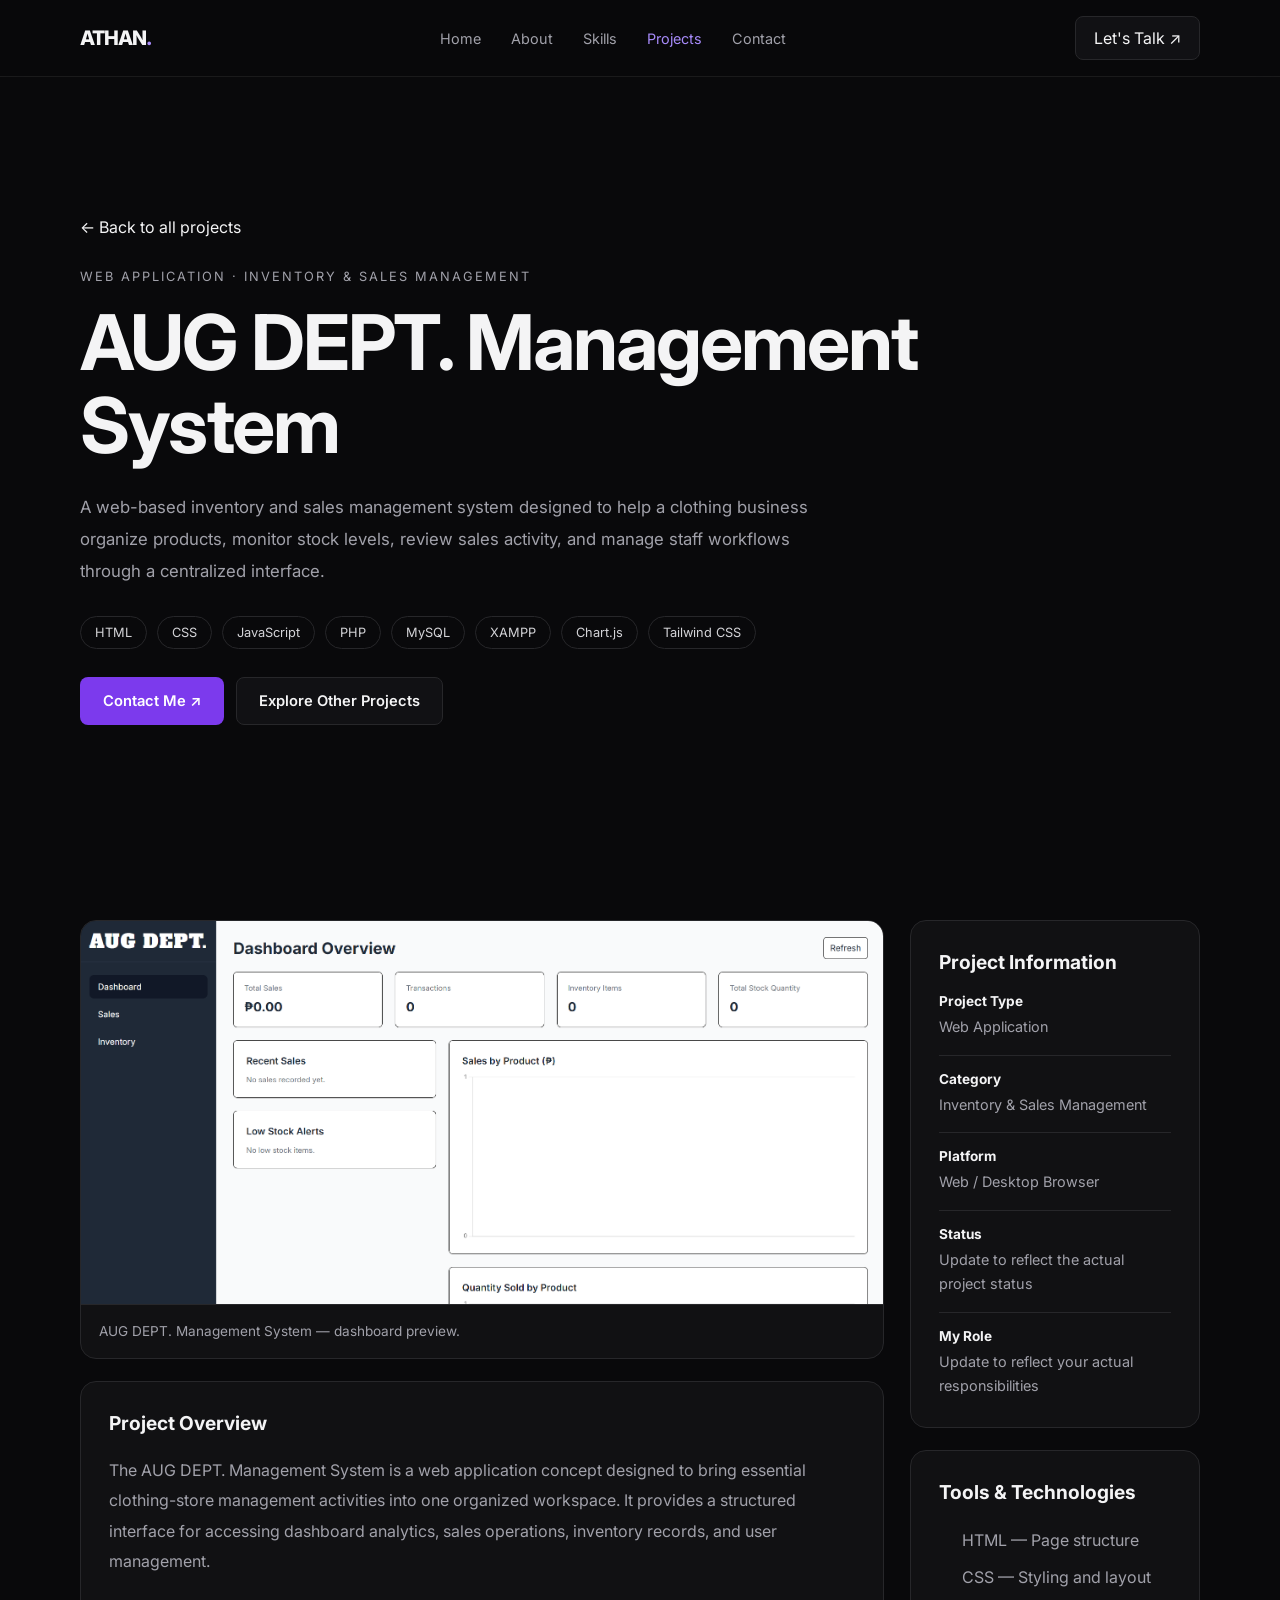
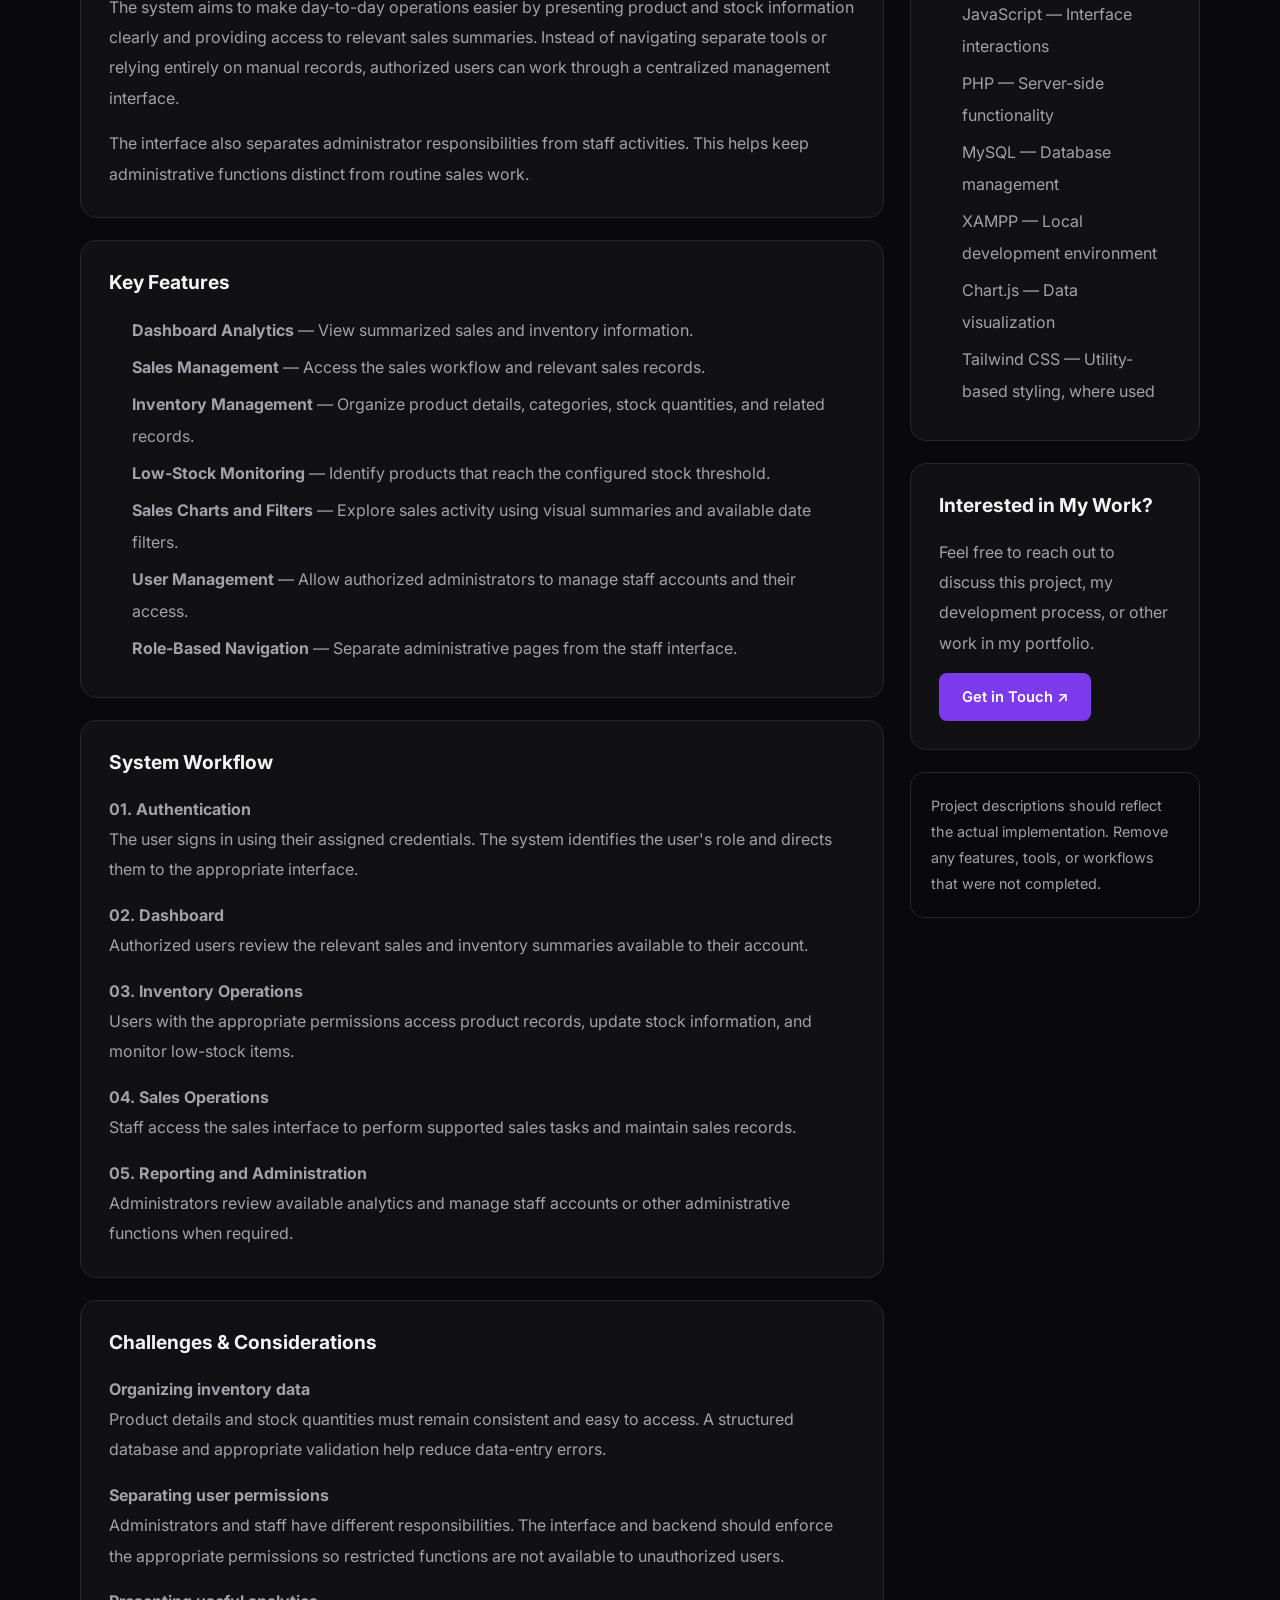
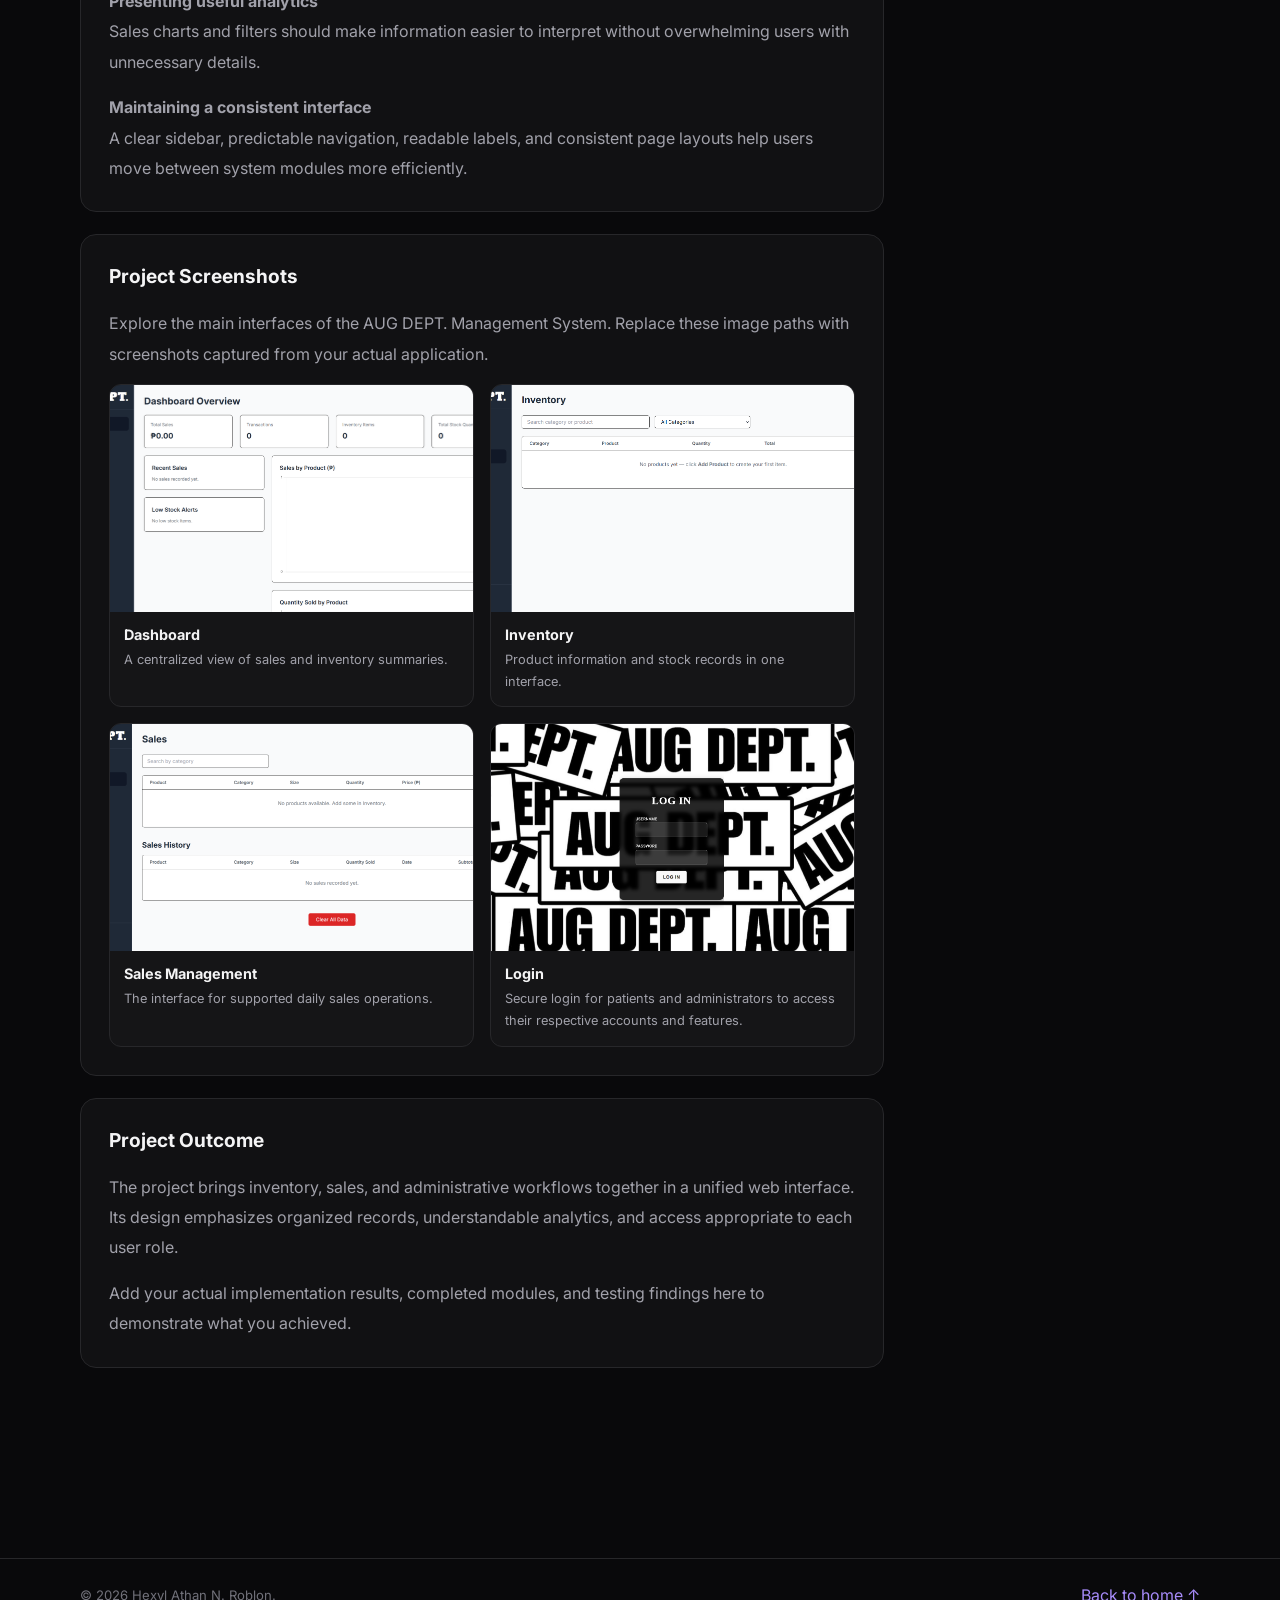
==== projects/aug-dept.html @ 5a83b9ee "Add files via upload" ====
<!DOCTYPE html>
<html lang="en">
<head>
    <meta charset="UTF-8">
    <meta name="viewport" content="width=device-width, initial-scale=1.0">
    <meta name="theme-color" content="#09090b">
    <meta name="color-scheme" content="dark">

    <meta name="description" content="AUG DEPT. Management System is a web-based inventory and sales management project featuring product management, stock monitoring, sales analytics, and role-based staff workflows.">

    <title>AUG DEPT. Management System | Hexyl Athan N. Roblon</title>
<link rel="icon" type="image/png" href="../Images/logo.png">
<link rel="apple-touch-icon" href="../Images/logo.png">
    <!-- Shared portfolio stylesheet -->
    <link rel="stylesheet" href="../styles.css">

    <!-- Portfolio typography -->
    <link rel="preconnect" href="https://fonts.googleapis.com">
    <link rel="preconnect" href="https://fonts.gstatic.com" crossorigin>
    <link href="https://fonts.googleapis.com/css2?family=Inter:wght@400;500;600;700;800&display=swap" rel="stylesheet">

    <!-- Page-specific layout styles -->
    <style>
        .detail-hero {
            padding: 140px 0 70px;
        }

        .detail-back {
            display: inline-block;
            margin-bottom: 32px;
            text-decoration: none;
            transition: color 0.25s ease;
        }

        .detail-kicker {
            color: #a1a1aa;
            font-size: 0.8rem;
            letter-spacing: 2px;
            text-transform: uppercase;
            margin-bottom: 18px;
        }

        .detail-hero h1 {
            max-width: 900px;
            font-size: clamp(2.5rem, 6vw, 5rem);
            line-height: 1.08;
            letter-spacing: -2px;
            margin-bottom: 24px;
        }

        .detail-lead {
            max-width: 760px;
            color: #a1a1aa;
            line-height: 1.9;
            font-size: 1.05rem;
        }

        .detail-tags {
            display: flex;
            flex-wrap: wrap;
            gap: 10px;
            margin: 28px 0;
        }

        .detail-tags span {
            padding: 8px 14px;
            border: 1px solid #27272a;
            border-radius: 50px;
            color: #d4d4d8;
            font-size: 0.8rem;
        }

        .detail-actions {
            display: flex;
            flex-wrap: wrap;
            gap: 12px;
            margin-top: 28px;
        }

        .detail-layout {
            display: grid;
            grid-template-columns: minmax(0, 1fr) 290px;
            gap: 26px;
            align-items: start;
            padding-top: 25px;
            padding-bottom: 90px;
        }

        .detail-main,
        .detail-sidebar {
            display: grid;
            gap: 22px;
            min-width: 0;
        }

        .detail-panel {
            padding: 28px;
            border: 1px solid #27272a;
            border-radius: 16px;
            background: #111113;
        }

        .detail-panel h2 {
            font-size: 1.2rem;
            line-height: 1.4;
            margin: 0 0 18px;
        }

        .detail-panel p {
            color: #a1a1aa;
            line-height: 1.9;
            margin: 0 0 15px;
        }

        .detail-panel p:last-child {
            margin-bottom: 0;
        }

        .detail-list {
            padding-left: 20px;
            color: #a1a1aa;
            line-height: 2;
        }

        .detail-list li {
            padding-left: 3px;
            margin-bottom: 5px;
        }

        .detail-stat {
            display: flex;
            flex-direction: column;
            gap: 6px;
            padding: 15px 0;
            border-bottom: 1px solid #27272a;
        }

        .detail-stat:first-of-type {
            padding-top: 0;
        }

        .detail-stat:last-child {
            border-bottom: none;
            padding-bottom: 0;
        }

        .detail-stat strong {
            font-size: 0.85rem;
        }

        .detail-stat span {
            color: #a1a1aa;
            font-size: 0.9rem;
            line-height: 1.7;
        }

        /* Main screenshot */
        .project-cover {
            overflow: hidden;
            border: 1px solid #27272a;
            border-radius: 16px;
            background: #111113;
        }

        .project-cover img {
            display: block;
            width: 100%;
            height: auto;
        }

        .cover-caption {
            padding: 15px 18px;
            color: #a1a1aa;
            font-size: 0.85rem;
            line-height: 1.7;
            border-top: 1px solid #27272a;
        }

        /* Screenshot gallery */
        .screenshot-grid {
            display: grid;
            grid-template-columns: repeat(2, minmax(0, 1fr));
            gap: 16px;
        }

        .screenshot-card {
            min-width: 0;
            overflow: hidden;
            border: 1px solid #27272a;
            border-radius: 12px;
            background: #151517;
        }

        .screenshot-card img {
            display: block;
            width: 100%;
            aspect-ratio: 16 / 10;
            object-fit: cover;
            background: #18181b;
        }

        .screenshot-caption {
            padding: 14px;
        }

        .screenshot-caption h3 {
            font-size: 0.9rem;
            margin: 0 0 6px;
        }

        .screenshot-caption p {
            font-size: 0.8rem;
            line-height: 1.7;
            margin: 0;
        }

        .detail-callout {
            padding: 20px;
            border: 1px solid #27272a;
            border-radius: 14px;
            color: #a1a1aa;
            font-size: 0.9rem;
            line-height: 1.8;
        }

        .detail-back:hover,
        .footer a:hover {
            color: #fff;
        }

        @media (max-width: 850px) {
            .detail-layout {
                grid-template-columns: minmax(0, 1fr);
            }

            .detail-sidebar {
                grid-template-columns: repeat(2, minmax(0, 1fr));
            }

            .detail-sidebar .detail-callout {
                grid-column: 1 / -1;
            }
        }

        @media (max-width: 600px) {
            .detail-hero {
                padding-top: 115px;
            }

            .detail-hero h1 {
                letter-spacing: -1px;
            }

            .detail-panel {
                padding: 21px;
            }

            .detail-sidebar {
                grid-template-columns: minmax(0, 1fr);
            }

            .screenshot-grid {
                grid-template-columns: minmax(0, 1fr);
            }

            .detail-actions {
                flex-direction: column;
            }

            .detail-actions .btn {
                text-align: center;
            }
        }
    </style>
</head>

<body class="project-detail-page">
<div class="aurora-cursor" aria-hidden="true"></div>
    <!-- Navigation -->
    <header class="navbar">
        <div class="container navbar-inner">

            <a class="logo" href="../index.html#home">
                ATHAN<span>.</span>
            </a>

            <nav aria-label="Main navigation">
                <ul class="nav-links">
                    <li><a href="../index.html#home">Home</a></li>
                    <li><a href="../index.html#about">About</a></li>
                    <li><a href="../index.html#skills">Skills</a></li>
                    <li><a href="../index.html#projects" class="active">Projects</a></li>
                    <li><a href="../index.html#contact">Contact</a></li>
                </ul>
            </nav>

            <a class="nav-contact" href="../index.html#contact">
                Let's Talk ↗
            </a>

        </div>
    </header>

    <main>

        <!-- Project introduction -->
        <section class="detail-hero">
            <div class="container">

                <a class="detail-back" href="../index.html#projects">
                    ← Back to all projects
                </a>

                <p class="detail-kicker">
                    Web Application · Inventory &amp; Sales Management
                </p>

                <h1>AUG DEPT. Management System</h1>

                <p class="detail-lead">
                    A web-based inventory and sales management system designed
                    to help a clothing business organize products, monitor
                    stock levels, review sales activity, and manage staff
                    workflows through a centralized interface.
                </p>

                <div class="detail-tags">
                    <span>HTML</span>
                    <span>CSS</span>
                    <span>JavaScript</span>
                    <span>PHP</span>
                    <span>MySQL</span>
                    <span>XAMPP</span>
                    <span>Chart.js</span>
                    <span>Tailwind CSS</span>
                </div>

                <div class="detail-actions">
                    <a class="btn btn-primary" href="../index.html#contact">
                        Contact Me ↗
                    </a>

                    <a class="btn btn-secondary" href="../index.html#projects">
                        Explore Other Projects
                    </a>
                </div>

            </div>
        </section>

        <!-- Project content -->
        <section>
            <div class="container detail-layout">

                <div class="detail-main">

                    <!-- Main screenshot -->
                    <div class="project-cover">
                        <img
                            src="../Images/aug.png"
                            alt="AUG DEPT. Management System dashboard screenshot"
                            loading="lazy"
                        >

                        <div class="cover-caption">
                            AUG DEPT. Management System — dashboard preview.
                        </div>
                    </div>

                    <!-- Overview -->
                    <article class="detail-panel" id="overview">
                        <h2>Project Overview</h2>

                        <p>
                            The AUG DEPT. Management System is a web application
                            concept designed to bring essential clothing-store
                            management activities into one organized workspace.
                            It provides a structured interface for accessing
                            dashboard analytics, sales operations, inventory
                            records, and user management.
                        </p>

                        <p>
                            The system aims to make day-to-day operations easier
                            by presenting product and stock information clearly
                            and providing access to relevant sales summaries.
                            Instead of navigating separate tools or relying
                            entirely on manual records, authorized users can
                            work through a centralized management interface.
                        </p>

                        <p>
                            The interface also separates administrator
                            responsibilities from staff activities. This helps
                            keep administrative functions distinct from routine
                            sales work.
                        </p>
                    </article>

                    <!-- Features -->
                    <article class="detail-panel" id="features">
                        <h2>Key Features</h2>

                        <ul class="detail-list">
                            <li>
                                <strong>Dashboard Analytics</strong> —
                                View summarized sales and inventory information.
                            </li>

                            <li>
                                <strong>Sales Management</strong> —
                                Access the sales workflow and relevant sales
                                records.
                            </li>

                            <li>
                                <strong>Inventory Management</strong> —
                                Organize product details, categories, stock
                                quantities, and related records.
                            </li>

                            <li>
                                <strong>Low-Stock Monitoring</strong> —
                                Identify products that reach the configured
                                stock threshold.
                            </li>

                            <li>
                                <strong>Sales Charts and Filters</strong> —
                                Explore sales activity using visual summaries
                                and available date filters.
                            </li>

                            <li>
                                <strong>User Management</strong> —
                                Allow authorized administrators to manage staff
                                accounts and their access.
                            </li>

                            <li>
                                <strong>Role-Based Navigation</strong> —
                                Separate administrative pages from the staff
                                interface.
                            </li>
                        </ul>
                    </article>

                    <!-- Workflow -->
                    <article class="detail-panel" id="workflow">
                        <h2>System Workflow</h2>

                        <p>
                            <strong>01. Authentication</strong><br>
                            The user signs in using their assigned credentials.
                            The system identifies the user's role and directs
                            them to the appropriate interface.
                        </p>

                        <p>
                            <strong>02. Dashboard</strong><br>
                            Authorized users review the relevant sales and
                            inventory summaries available to their account.
                        </p>

                        <p>
                            <strong>03. Inventory Operations</strong><br>
                            Users with the appropriate permissions access
                            product records, update stock information, and
                            monitor low-stock items.
                        </p>

                        <p>
                            <strong>04. Sales Operations</strong><br>
                            Staff access the sales interface to perform
                            supported sales tasks and maintain sales records.
                        </p>

                        <p>
                            <strong>05. Reporting and Administration</strong><br>
                            Administrators review available analytics and
                            manage staff accounts or other administrative
                            functions when required.
                        </p>
                    </article>

                    <!-- Challenges -->
                    <article class="detail-panel" id="challenges">
                        <h2>Challenges &amp; Considerations</h2>

                        <p>
                            <strong>Organizing inventory data</strong><br>
                            Product details and stock quantities must remain
                            consistent and easy to access. A structured
                            database and appropriate validation help reduce
                            data-entry errors.
                        </p>

                        <p>
                            <strong>Separating user permissions</strong><br>
                            Administrators and staff have different
                            responsibilities. The interface and backend
                            should enforce the appropriate permissions so
                            restricted functions are not available to
                            unauthorized users.
                        </p>

                        <p>
                            <strong>Presenting useful analytics</strong><br>
                            Sales charts and filters should make information
                            easier to interpret without overwhelming users
                            with unnecessary details.
                        </p>

                        <p>
                            <strong>Maintaining a consistent interface</strong><br>
                            A clear sidebar, predictable navigation, readable
                            labels, and consistent page layouts help users
                            move between system modules more efficiently.
                        </p>
                    </article>

                    <!-- Screenshot gallery -->
                    <article class="detail-panel" id="screenshots">
                        <h2>Project Screenshots</h2>

                        <p>
                            Explore the main interfaces of the AUG DEPT.
                            Management System. Replace these image paths with
                            screenshots captured from your actual application.
                        </p>

                        <div class="screenshot-grid">

                            <div class="screenshot-card">
                                <img
                                    src="../Images/aug.png"
                                    alt="AUG DEPT. dashboard and analytics"
                                    loading="lazy"
                                >

                                <div class="screenshot-caption">
                                    <h3>Dashboard</h3>
                                    <p>
                                        A centralized view of sales and
                                        inventory summaries.
                                    </p>
                                </div>
                            </div>

                            <div class="screenshot-card">
                                <img
                                    src="../Images/Stockwise1.png"
                                    alt="AUG DEPT. sales management interface"
                                    loading="lazy"
                                >

                                <div class="screenshot-caption">
                                    <h3>Inventory</h3>
                                    <p>
                                        Product information and stock records
                                        in one interface.
                                    </p>
                                </div>
                            </div>

                            <div class="screenshot-card">
                                <img
                                    src="../Images/Stockwise2.png"
                                    alt="AUG DEPT. inventory and product records"
                                    loading="lazy"
                                >

                                <div class="screenshot-caption">
                                    <h3>Sales Management</h3>
                                    <p>
                                        The interface for supported daily
                                        sales operations.
                                    </p>
                                </div>
                            </div>

                            <div class="screenshot-card">
                                <img
                                    src="../Images/aug1.png"
                                    alt="AUG DEPT. staff and user management"
                                    loading="lazy"
                                >

                                <div class="screenshot-caption">
                                    <h3>Login</h3>
                                    <p>
                                        Secure login for patients and administrators to access their respective accounts and features.
                                    </p>
                                </div>
                            </div>

                        </div>
                    </article>

                    <!-- Outcome -->
                    <article class="detail-panel">
                        <h2>Project Outcome</h2>

                        <p>
                            The project brings inventory, sales, and
                            administrative workflows together in a unified
                            web interface. Its design emphasizes organized
                            records, understandable analytics, and access
                            appropriate to each user role.
                        </p>

                        <p>
                            Add your actual implementation results, completed
                            modules, and testing findings here to demonstrate
                            what you achieved.
                        </p>
                    </article>

                </div>

                <!-- Project sidebar -->
                <aside class="detail-sidebar">

                    <article class="detail-panel">
                        <h2>Project Information</h2>

                        <div class="detail-stat">
                            <strong>Project Type</strong>
                            <span>Web Application</span>
                        </div>

                        <div class="detail-stat">
                            <strong>Category</strong>
                            <span>Inventory &amp; Sales Management</span>
                        </div>

                        <div class="detail-stat">
                            <strong>Platform</strong>
                            <span>Web / Desktop Browser</span>
                        </div>

                        <div class="detail-stat">
                            <strong>Status</strong>
                            <span>Update to reflect the actual project status</span>
                        </div>

                        <div class="detail-stat">
                            <strong>My Role</strong>
                            <span>Update to reflect your actual responsibilities</span>
                        </div>
                    </article>

                    <!-- Technologies -->
                    <article class="detail-panel" id="technologies">
                        <h2>Tools &amp; Technologies</h2>

                        <ul class="detail-list">
                            <li>HTML — Page structure</li>
                            <li>CSS — Styling and layout</li>
                            <li>JavaScript — Interface interactions</li>
                            <li>PHP — Server-side functionality</li>
                            <li>MySQL — Database management</li>
                            <li>XAMPP — Local development environment</li>
                            <li>Chart.js — Data visualization</li>
                            <li>Tailwind CSS — Utility-based styling, where used</li>
                        </ul>
                    </article>

                    <article class="detail-panel">
                        <h2>Interested in My Work?</h2>

                        <p>
                            Feel free to reach out to discuss this project,
                            my development process, or other work in my
                            portfolio.
                        </p>

                        <a class="btn btn-primary" href="../index.html#contact">
                            Get in Touch ↗
                        </a>
                    </article>

                    <div class="detail-callout">
                        Project descriptions should reflect the actual
                        implementation. Remove any features, tools, or
                        workflows that were not completed.
                    </div>

                </aside>

            </div>
        </section>

    </main>

    <!-- Footer -->
    <footer class="footer">
        <div class="container footer-inner">
            <p>© 2026 Hexyl Athan N. Roblon.</p>

            <a href="../index.html#home">
                Back to home ↑
            </a>
        </div>
    </footer>
<script>
  const aurora = document.querySelector(".aurora-cursor");

  if (
    aurora &&
    window.matchMedia("(hover: hover) and (pointer: fine)").matches
  ) {
    let targetX = window.innerWidth / 2;
    let targetY = window.innerHeight / 2;
    let currentX = targetX;
    let currentY = targetY;
    let animationFrame = null;

    function animateAurora() {
      currentX += (targetX - currentX) * 0.1;
      currentY += (targetY - currentY) * 0.1;

      aurora.style.setProperty("--cursor-x", `${currentX}px`);
      aurora.style.setProperty("--cursor-y", `${currentY}px`);

      if (
        Math.abs(targetX - currentX) > 0.2 ||
        Math.abs(targetY - currentY) > 0.2
      ) {
        animationFrame = requestAnimationFrame(animateAurora);
      } else {
        currentX = targetX;
        currentY = targetY;
        animationFrame = null;
      }
    }

    window.addEventListener("pointermove", (event) => {
      targetX = event.clientX;
      targetY = event.clientY;

      aurora.classList.add("is-visible");

      if (animationFrame === null) {
        animationFrame = requestAnimationFrame(animateAurora);
      }
    });

    document.documentElement.addEventListener("pointerleave", () => {
      aurora.classList.remove("is-visible");
    });

    document.documentElement.addEventListener("pointerenter", () => {
      aurora.classList.add("is-visible");
    });
  }
</script>
</body>
</html>
---- styles.css ----
@import url("https://fonts.googleapis.com/css2?family=Inter:wght@400;500;600;700;800&display=swap");

/* ========================================
   ROOT & GLOBAL STYLES
======================================== */

:root {
    font-family: "Inter", sans-serif;
    color: #f4f4f5;
    background: #09090b;
    font-synthesis: none;
    text-rendering: optimizeLegibility;
    -webkit-font-smoothing: antialiased;
    -moz-osx-font-smoothing: grayscale;

    --background: #09090b;
    --surface: #111114;
    --surface-hover: #19191f;
    --border: #27272a;
    --text: #f4f4f5;
    --muted: #a1a1aa;
    --purple: #a78bfa;
    --purple-dark: #7c3aed;
}

* {
    box-sizing: border-box;
    margin: 0;
    padding: 0;
}

html {
    scroll-behavior: smooth;
    scroll-padding-top: 90px;
}

body {
    position: relative;
    isolation: isolate;
    min-width: 320px;
    min-height: 100vh;
    background: var(--background);
    color: var(--text);
}

body,
button,
input,
textarea {
    font-family: "Inter", sans-serif;
}

a {
    color: inherit;
    text-decoration: none;
}

button {
    color: inherit;
    cursor: pointer;
}

button,
input,
textarea {
    font-size: inherit;
}

img {
    display: block;
    max-width: 100%;
}

ul {
    list-style: none;
}

::selection {
    background: var(--purple-dark);
    color: white;
}

/* ========================================
   INTERACTIVE AURORA BOREALIS
======================================== */

.aurora-cursor {
    position: fixed;
    inset: 0;
    z-index: -1;
    overflow: hidden;
    pointer-events: none;
    opacity: 0;

    background:
        radial-gradient(
            ellipse 170px 200px at var(--cursor-x, 50%) var(--cursor-y, 50%),
            rgba(74, 222, 128, 0.25),
            transparent 75%
        ),
        radial-gradient(
            ellipse 300px 280px at var(--cursor-x, 50%) var(--cursor-y, 50%),
            rgba(34, 211, 238, 0.17),
            transparent 75%
        ),
        radial-gradient(
            ellipse 440px 380px at var(--cursor-x, 50%) var(--cursor-y, 50%),
            rgba(139, 92, 246, 0.11),
            transparent 80%
        );

    filter: blur(28px);
    transition: opacity 0.45s ease;
    will-change: background;
}

.aurora-cursor.is-visible {
    opacity: 1;
}

/* Subtle ambient color in the hero */
.hero::before {
    position: absolute;
    top: 5%;
    right: -10%;
    width: 500px;
    height: 500px;
    border-radius: 50%;
    background: radial-gradient(
        circle,
        rgba(124, 58, 237, 0.12),
        transparent 70%
    );
    content: "";
    pointer-events: none;
}

/* Disable cursor lighting on touch devices */
@media (hover: none), (pointer: coarse) {
    .aurora-cursor {
        display: none;
    }
}

/* ========================================
   SCROLLBAR
======================================== */

::-webkit-scrollbar {
    width: 8px;
}

::-webkit-scrollbar-track {
    background: var(--background);
}

::-webkit-scrollbar-thumb {
    background: #3f3f46;
    border-radius: 10px;
}

::-webkit-scrollbar-thumb:hover {
    background: var(--purple-dark);
}

/* ========================================
   GENERAL LAYOUT
======================================== */

.container {
    width: min(1120px, 90%);
    margin-inline: auto;
}

section {
    padding: 100px 0;
}

.section-label {
    display: inline-block;
    margin-bottom: 14px;
    color: var(--purple);
    font-size: 0.8rem;
    font-weight: 700;
    letter-spacing: 3px;
    text-transform: uppercase;
}

.section-title {
    margin-bottom: 18px;
    font-size: clamp(2rem, 5vw, 3.2rem);
    font-weight: 800;
    letter-spacing: -1.8px;
    line-height: 1.15;
}

.section-description {
    max-width: 620px;
    color: var(--muted);
    font-size: 1rem;
    line-height: 1.8;
}

/* ========================================
   NAVBAR
======================================== */

.navbar {
    position: sticky;
    top: 0;
    z-index: 100;
    width: 100%;
    border-bottom: 1px solid rgba(255, 255, 255, 0.07);
    background: rgba(9, 9, 11, 0.88);
    backdrop-filter: blur(16px);
}

.navbar-inner {
    display: flex;
    min-height: 76px;
    align-items: center;
    justify-content: space-between;
    gap: 24px;
}

.logo {
    color: var(--text);
    font-size: 1.25rem;
    font-weight: 800;
    letter-spacing: -1px;
}

.logo span {
    color: var(--purple);
}

.nav-links {
    display: flex;
    align-items: center;
    gap: 30px;
}

.nav-links a {
    color: var(--muted);
    font-size: 0.9rem;
    transition: color 0.2s ease;
}

.nav-links a:hover,
.nav-links a.active {
    color: var(--purple);
}

.nav-contact {
    padding: 11px 18px;
    border: 1px solid var(--border);
    border-radius: 8px;
    background: var(--surface);
    transition: 0.2s ease;
}

.nav-contact:hover {
    border-color: var(--purple);
    background: var(--surface-hover);
}

/* ========================================
   HERO
======================================== */

.hero {
    position: relative;
    display: flex;
    min-height: 650px;
    align-items: center;
    overflow: hidden;
    padding: 110px 0;
}

.hero-content {
    position: relative;
    z-index: 1;
    max-width: 850px;
    animation: fade-up 0.8s ease both;
}

.hero-badge {
    display: inline-flex;
    align-items: center;
    gap: 10px;
    margin-bottom: 28px;
    padding: 9px 14px;
    border: 1px solid #3f3262;
    border-radius: 50px;
    background: rgba(124, 58, 237, 0.1);
    color: #c4b5fd;
    font-size: 0.85rem;
}

.status-dot {
    width: 8px;
    height: 8px;
    border-radius: 50%;
    background: #a78bfa;
    box-shadow: 0 0 12px rgba(167, 139, 250, 0.7);
}

.hero h1 {
    margin-bottom: 24px;
    font-size: clamp(2.8rem, 7vw, 5.5rem);
    font-weight: 800;
    letter-spacing: -4px;
    line-height: 1.05;
}

.gradient-text {
    color: var(--purple);
    background: linear-gradient(90deg, #c4b5fd, #8b5cf6, #d8b4fe);
    background-clip: text;
    -webkit-background-clip: text;
    -webkit-text-fill-color: transparent;
}

.hero-description {
    max-width: 640px;
    margin-bottom: 32px;
    color: var(--muted);
    font-size: clamp(1rem, 2vw, 1.15rem);
    line-height: 1.9;
}

.hero-actions {
    display: flex;
    flex-wrap: wrap;
    gap: 14px;
}

/* ========================================
   BUTTONS
======================================== */

.btn {
    display: inline-flex;
    min-height: 48px;
    align-items: center;
    justify-content: center;
    gap: 10px;
    padding: 13px 22px;
    border: 1px solid transparent;
    border-radius: 8px;
    font-size: 0.92rem;
    font-weight: 600;
    transition:
        transform 0.2s ease,
        background 0.2s ease,
        border-color 0.2s ease;
}

.btn:hover {
    transform: translateY(-3px);
}

.btn-primary {
    background: var(--purple-dark);
    color: white;
}

.btn-primary:hover {
    background: #6d28d9;
}

.btn-secondary {
    border-color: var(--border);
    background: var(--surface);
    color: var(--text);
}

.btn-secondary:hover {
    border-color: var(--purple);
}

/* ========================================
   ABOUT
======================================== */

.about-grid {
    display: grid;
    grid-template-columns: 1fr 1fr;
    align-items: start;
    gap: 60px;
}

.about-text p {
    margin-bottom: 18px;
    color: var(--muted);
    line-height: 1.9;
}

.about-cards {
    display: grid;
    grid-template-columns: repeat(2, minmax(0, 1fr));
    gap: 16px;
}

.info-card {
    padding: 24px;
    border: 1px solid var(--border);
    border-radius: 14px;
    background: var(--surface);
    transition:
        border-color 0.25s ease,
        transform 0.25s ease;
}

.info-card:hover {
    transform: translateY(-5px);
    border-color: #6d4eb2;
}

.info-card h3 {
    margin-bottom: 10px;
    font-size: 1rem;
}

.info-card p {
    color: var(--muted);
    font-size: 0.88rem;
    line-height: 1.7;
}

.card-icon {
    display: flex;
    width: 42px;
    height: 42px;
    align-items: center;
    justify-content: center;
    margin-bottom: 18px;
    border-radius: 10px;
    background: rgba(124, 58, 237, 0.14);
    color: var(--purple);
}

/* ========================================
   SKILLS
======================================== */

.skills-section {
    border-block: 1px solid rgba(255, 255, 255, 0.05);
    background: #0d0d10;
}

.skills-grid {
    display: grid;
    grid-template-columns: repeat(3, minmax(0, 1fr));
    gap: 20px;
    margin-top: 42px;
}

.skill-card {
    padding: 28px;
    border: 1px solid var(--border);
    border-radius: 14px;
    background: var(--surface);
}

.skill-card h3 {
    margin-bottom: 20px;
    font-size: 1.05rem;
}

.skill-list {
    display: flex;
    flex-wrap: wrap;
    gap: 10px;
}

.skill-tag {
    padding: 8px 12px;
    border: 1px solid #303036;
    border-radius: 7px;
    background: #18181b;
    color: #d4d4d8;
    font-size: 0.82rem;
    transition: 0.2s ease;
}

.skill-tag:hover {
    border-color: var(--purple-dark);
    color: #c4b5fd;
}

/* ========================================
   PROJECTS
======================================== */

.projects-grid {
    display: grid;
    grid-template-columns: repeat(2, minmax(0, 1fr));
    gap: 24px;
    margin-top: 42px;
}

.project-card {
    overflow: hidden;
    border: 1px solid var(--border);
    border-radius: 16px;
    background: var(--surface);
    transition:
        transform 0.25s ease,
        border-color 0.25s ease;
}

.project-card:hover {
    transform: translateY(-6px);
    border-color: #6d4eb2;
}

.project-preview {
    position: relative;
    display: flex;
    min-height: 220px;
    align-items: center;
    justify-content: center;
    overflow: hidden;
    padding: 24px;
    background:
        radial-gradient(
            circle at 50% 30%,
            rgba(124, 58, 237, 0.2),
            transparent 60%
        ),
        #17171d;
}

.project-preview img {
    width: 100%;
    max-height: 220px;
    object-fit: contain;
}

.project-window {
    width: 90%;
    overflow: hidden;
    border: 1px solid #3f3f46;
    border-radius: 10px;
    background: #101014;
    box-shadow: 0 20px 50px rgba(0, 0, 0, 0.35);
}

.project-window-header {
    display: flex;
    align-items: center;
    gap: 6px;
    padding: 10px 12px;
    border-bottom: 1px solid #303036;
}

.window-dot {
    width: 7px;
    height: 7px;
    border-radius: 50%;
    background: #71717a;
}

.project-window-body {
    display: grid;
    min-height: 115px;
    place-items: center;
    padding: 20px;
    color: var(--purple);
    font-size: 1.5rem;
    font-weight: 800;
}

.project-window-body img {
    width: 100%;
    max-height: 220px;
    object-fit: contain;
}

.project-content {
    padding: 26px;
}

.project-meta {
    display: flex;
    flex-wrap: wrap;
    align-items: center;
    justify-content: space-between;
    gap: 10px;
    margin-bottom: 14px;
}

.project-category {
    color: var(--purple);
    font-size: 0.75rem;
    font-weight: 700;
    letter-spacing: 1.5px;
    text-transform: uppercase;
}

.project-year {
    color: #71717a;
    font-size: 0.8rem;
}

.project-content h3 {
    margin-bottom: 12px;
    font-size: 1.3rem;
}

.project-content p {
    margin-bottom: 20px;
    color: var(--muted);
    font-size: 0.9rem;
    line-height: 1.8;
}

.project-tags {
    display: flex;
    flex-wrap: wrap;
    gap: 8px;
    margin-bottom: 22px;
}

.project-tags span {
    padding: 6px 10px;
    border-radius: 6px;
    background: #202026;
    color: #d4d4d8;
    font-size: 0.75rem;
}

.project-links {
    display: flex;
    flex-wrap: wrap;
    gap: 18px;
}

.project-links a,
.project-links > span {
    display: inline-flex;
    align-items: center;
    gap: 7px;
    color: #c4b5fd;
    font-size: 0.88rem;
    font-weight: 600;
}

.project-links a:hover {
    color: white;
}

/* ========================================
   CONTACT
======================================== */

.contact-section {
    border-top: 1px solid rgba(255, 255, 255, 0.05);
    background:
        radial-gradient(
            ellipse at bottom,
            rgba(124, 58, 237, 0.1),
            transparent 65%
        ),
        var(--background);
}

.contact-box {
    max-width: 750px;
    margin: auto;
    text-align: center;
}

.contact-box .section-description {
    margin: 0 auto 30px;
}

.contact-email {
    display: inline-flex;
    flex-wrap: wrap;
    align-items: center;
    justify-content: center;
    gap: 10px;
    margin-bottom: 28px;
    color: #c4b5fd;
    overflow-wrap: anywhere;
}

.social-links {
    display: flex;
    flex-wrap: wrap;
    justify-content: center;
    gap: 14px;
}

.social-links a {
    display: inline-flex;
    min-width: 44px;
    min-height: 44px;
    align-items: center;
    justify-content: center;
    padding: 10px 15px;
    border: 1px solid var(--border);
    border-radius: 9px;
    background: var(--surface);
    color: var(--muted);
    transition: 0.2s ease;
}

.social-links a:hover {
    border-color: var(--purple);
    color: var(--purple);
}

/* ========================================
   FOOTER
======================================== */

.footer {
    padding: 26px 0;
    border-top: 1px solid var(--border);
}

.footer-inner {
    display: flex;
    flex-wrap: wrap;
    align-items: center;
    justify-content: space-between;
    gap: 14px;
}

.footer p {
    color: #71717a;
    font-size: 0.82rem;
}

.footer a {
    color: var(--purple);
}

/* ========================================
   ANIMATIONS
======================================== */

@keyframes fade-up {
    from {
        opacity: 0;
        transform: translateY(22px);
    }

    to {
        opacity: 1;
        transform: translateY(0);
    }
}

@keyframes float {
    0%,
    100% {
        transform: translateY(0);
    }

    50% {
        transform: translateY(-8px);
    }
}

/* ========================================
   RESPONSIVE
======================================== */

@media (max-width: 900px) {
    section {
        padding: 80px 0;
    }

    .about-grid {
        grid-template-columns: 1fr;
        gap: 35px;
    }

    .skills-grid {
        grid-template-columns: repeat(2, minmax(0, 1fr));
    }

    .hero {
        min-height: 560px;
    }

    .hero h1 {
        letter-spacing: -2.5px;
    }
}

@media (max-width: 650px) {
    .container {
        width: min(100% - 36px, 1120px);
    }

    .navbar-inner {
        min-height: 68px;
        flex-wrap: wrap;
        gap: 12px;
        padding-block: 14px;
    }

    .nav-links {
        width: 100%;
        justify-content: space-between;
        gap: 12px;
        overflow-x: auto;
        padding-bottom: 4px;
    }

    .nav-links a {
        flex-shrink: 0;
        font-size: 0.8rem;
    }

    .nav-contact {
        display: none;
    }

    .hero {
        min-height: auto;
        padding: 100px 0 80px;
    }

    .hero h1 {
        font-size: clamp(2.6rem, 12vw, 4rem);
        letter-spacing: -2px;
    }

    .hero-description {
        font-size: 0.98rem;
    }

    .hero-actions {
        align-items: stretch;
        flex-direction: column;
    }

    .hero-actions .btn {
        width: 100%;
    }

    section {
        padding: 70px 0;
    }

    .about-cards,
    .skills-grid,
    .projects-grid {
        grid-template-columns: 1fr;
    }

    .info-card,
    .skill-card,
    .project-content {
        padding: 22px;
    }

    .project-preview {
        min-height: 190px;
    }

    .section-title {
        letter-spacing: -1px;
    }

    .footer-inner {
        align-items: flex-start;
        flex-direction: column;
    }
}

/* ========================================
   REDUCED MOTION ACCESSIBILITY
======================================== */

@media (prefers-reduced-motion: reduce) {
    *,
    *::before,
    *::after {
        scroll-behavior: auto !important;
        animation-duration: 0.01ms !important;
        animation-iteration-count: 1 !important;
        transition-duration: 0.01ms !important;
    }
}

/* Hero layout with personal portrait */
.hero-layout {
  display: grid;
  grid-template-columns: minmax(0, 1.2fr) minmax(280px, 0.8fr);
  align-items: center;
  gap: clamp(36px, 7vw, 90px);
}

.hero-content {
  position: relative;
  z-index: 1;
}

.hero-eyebrow {
  margin: 24px 0 12px;
  color: #a78bfa;
  font-size: 0.75rem;
  font-weight: 700;
  letter-spacing: 2px;
  line-height: 1.8;
}

.hero-portrait {
  position: relative;
  width: 100%;
  max-width: 370px;
  justify-self: center;
  isolation: isolate;
}

.portrait-frame {
  position: relative;
  z-index: 1;
  overflow: hidden;
  aspect-ratio: 4 / 5;
  border: 1px solid rgba(167, 139, 250, 0.4);
  border-radius: 180px 180px 24px 24px;
  background: #17131f;
  box-shadow: 0 24px 80px rgba(124, 58, 237, 0.16);
}

.portrait-image {
  display: block;
  width: 100%;
  height: 100%;
  object-fit: cover;
  object-position: center top;
  filter: saturate(0.88);
  transition: transform 0.5s ease, filter 0.5s ease;
}

.portrait-frame:hover .portrait-image {
  transform: scale(1.04);
  filter: saturate(1);
}

.portrait-glow {
  position: absolute;
  z-index: -1;
  inset: 12% -12% -8%;
  border-radius: 50%;
  background: radial-gradient(
    ellipse,
    rgba(124, 58, 237, 0.3),
    rgba(79, 70, 229, 0.1) 45%,
    transparent 72%
  );
  filter: blur(24px);
}

.portrait-caption {
  display: flex;
  align-items: center;
  justify-content: center;
  gap: 10px;
  margin-top: 18px;
  color: #a1a1aa;
  font-size: 0.68rem;
  font-weight: 600;
  letter-spacing: 2px;
}

.portrait-caption-dot {
  width: 7px;
  height: 7px;
  flex: 0 0 7px;
  border-radius: 50%;
  background: #a78bfa;
  box-shadow: 0 0 12px rgba(167, 139, 250, 0.7);
}

.portrait-decoration {
  position: absolute;
  z-index: 2;
  right: -20px;
  bottom: 48px;
  display: grid;
  width: 64px;
  height: 64px;
  place-items: center;
  border: 1px solid rgba(196, 181, 253, 0.35);
  border-radius: 18px;
  background: rgba(17, 15, 24, 0.94);
  color: #c4b5fd;
  font-size: 1.5rem;
  font-weight: 800;
  box-shadow: 0 10px 35px rgba(0, 0, 0, 0.25);
}

@media (max-width: 760px) {
  .hero-layout {
    grid-template-columns: 1fr;
    gap: 44px;
  }

  .hero-content {
    text-align: center;
  }

  .hero-content .hero-actions {
    justify-content: center;
    flex-wrap: wrap;
  }

  .hero-portrait {
    width: min(76%, 320px);
  }

  .hero-eyebrow {
    font-size: 0.68rem;
    letter-spacing: 1.5px;
  }

  .portrait-decoration {
    right: -12px;
  }
}

@media (prefers-reduced-motion: reduce) {
  .portrait-image {
    transition: none;
  }
}
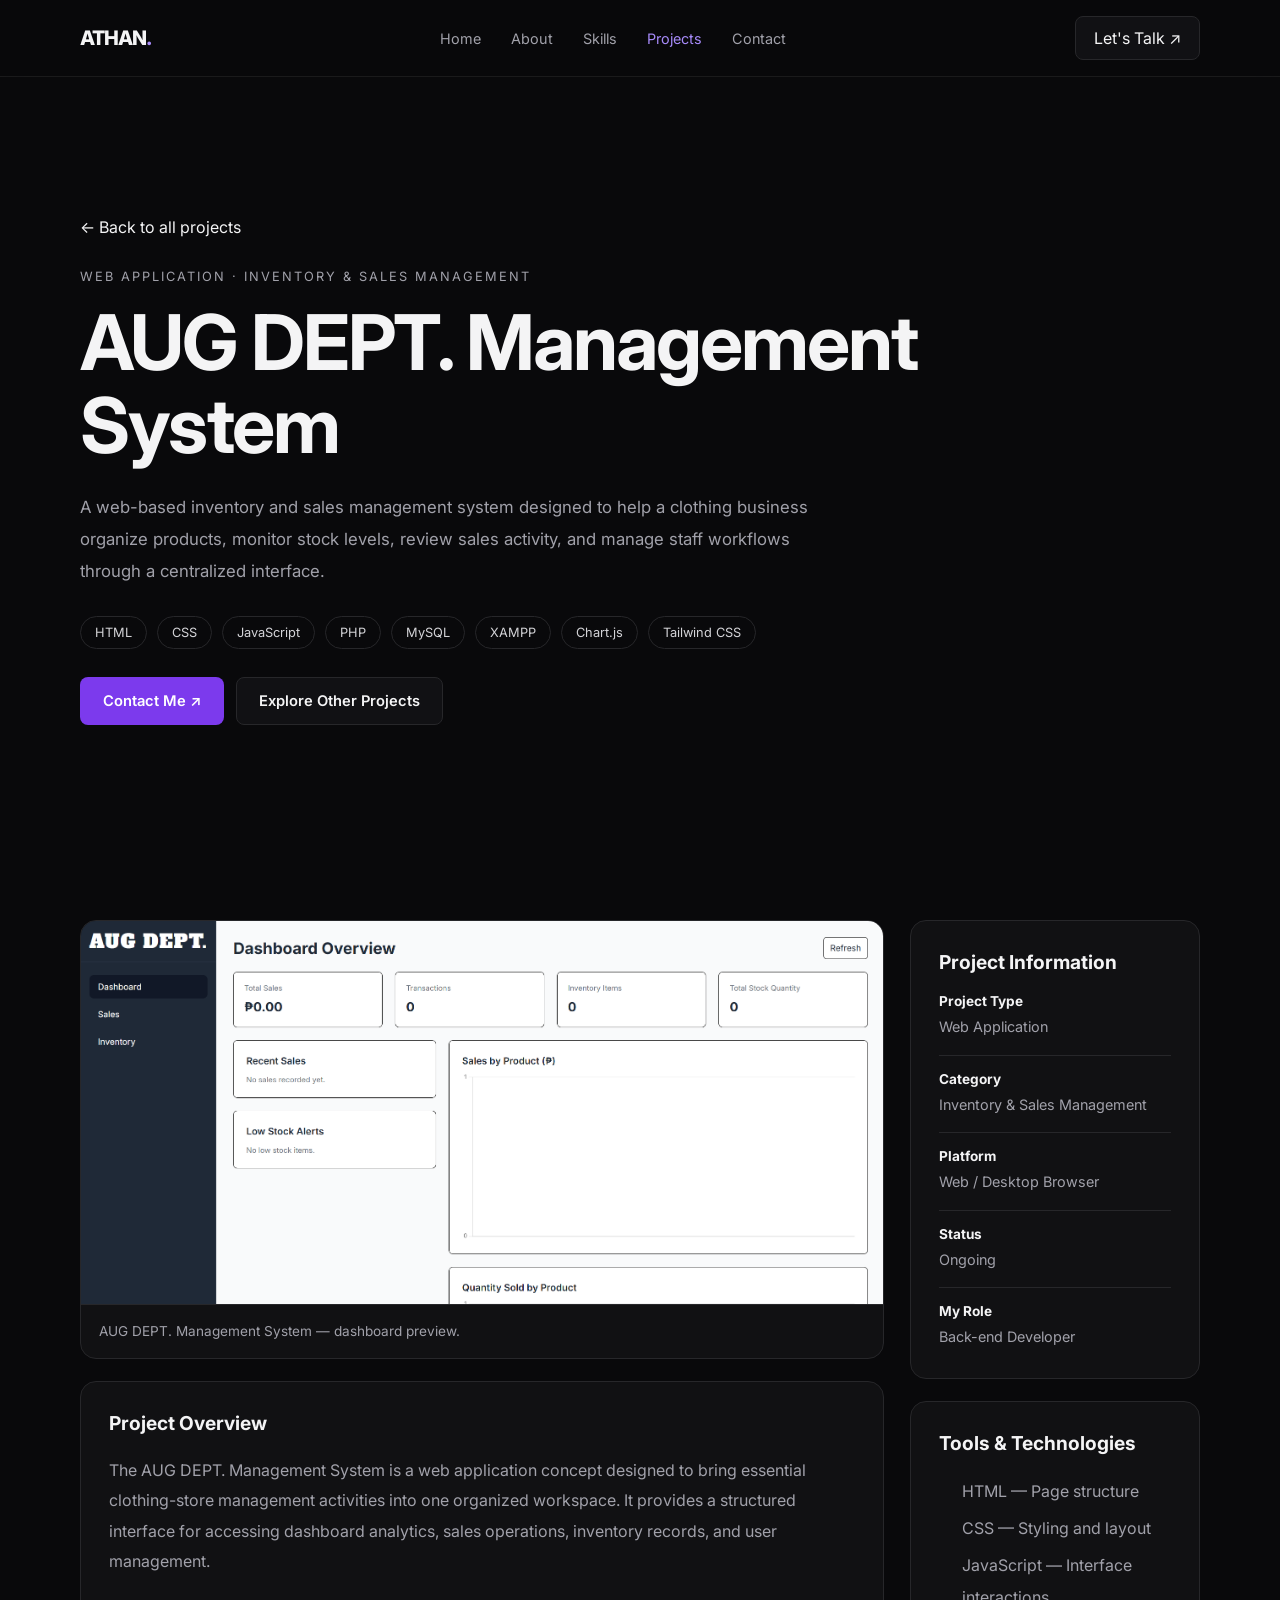
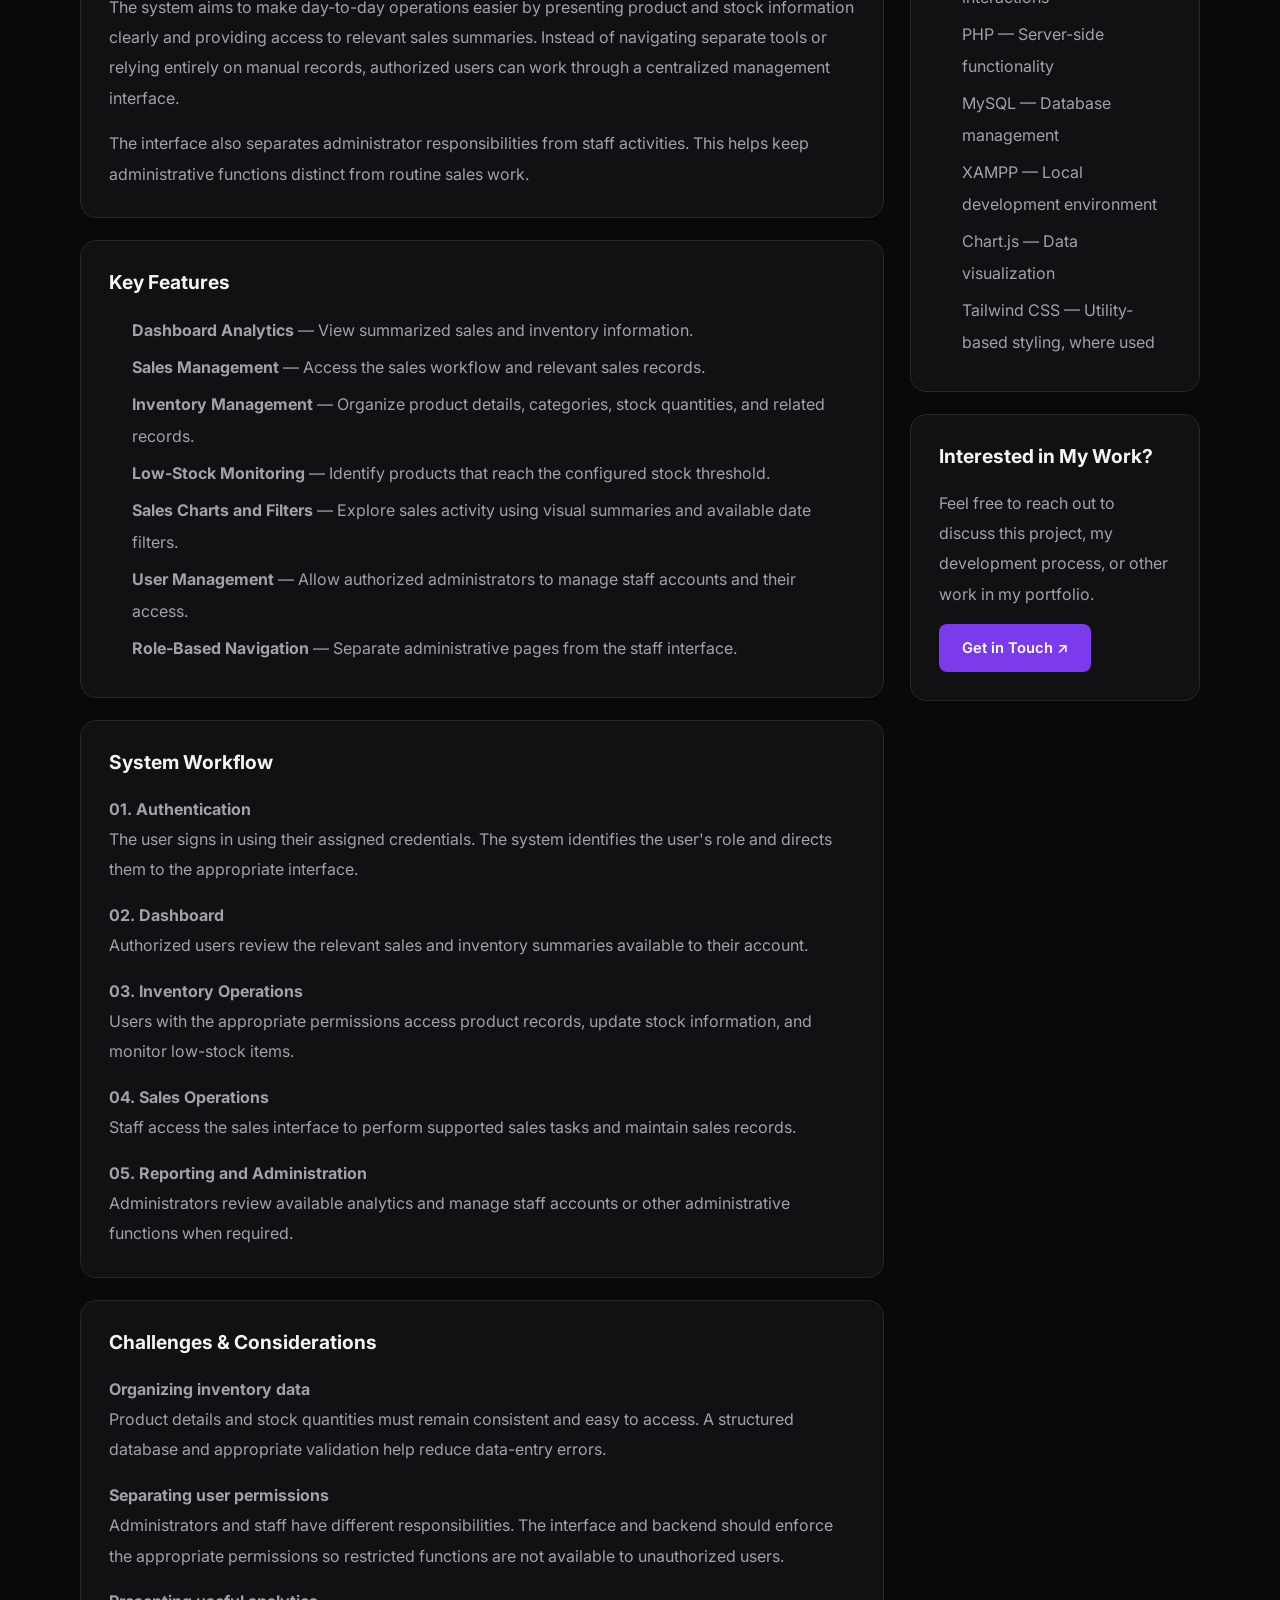
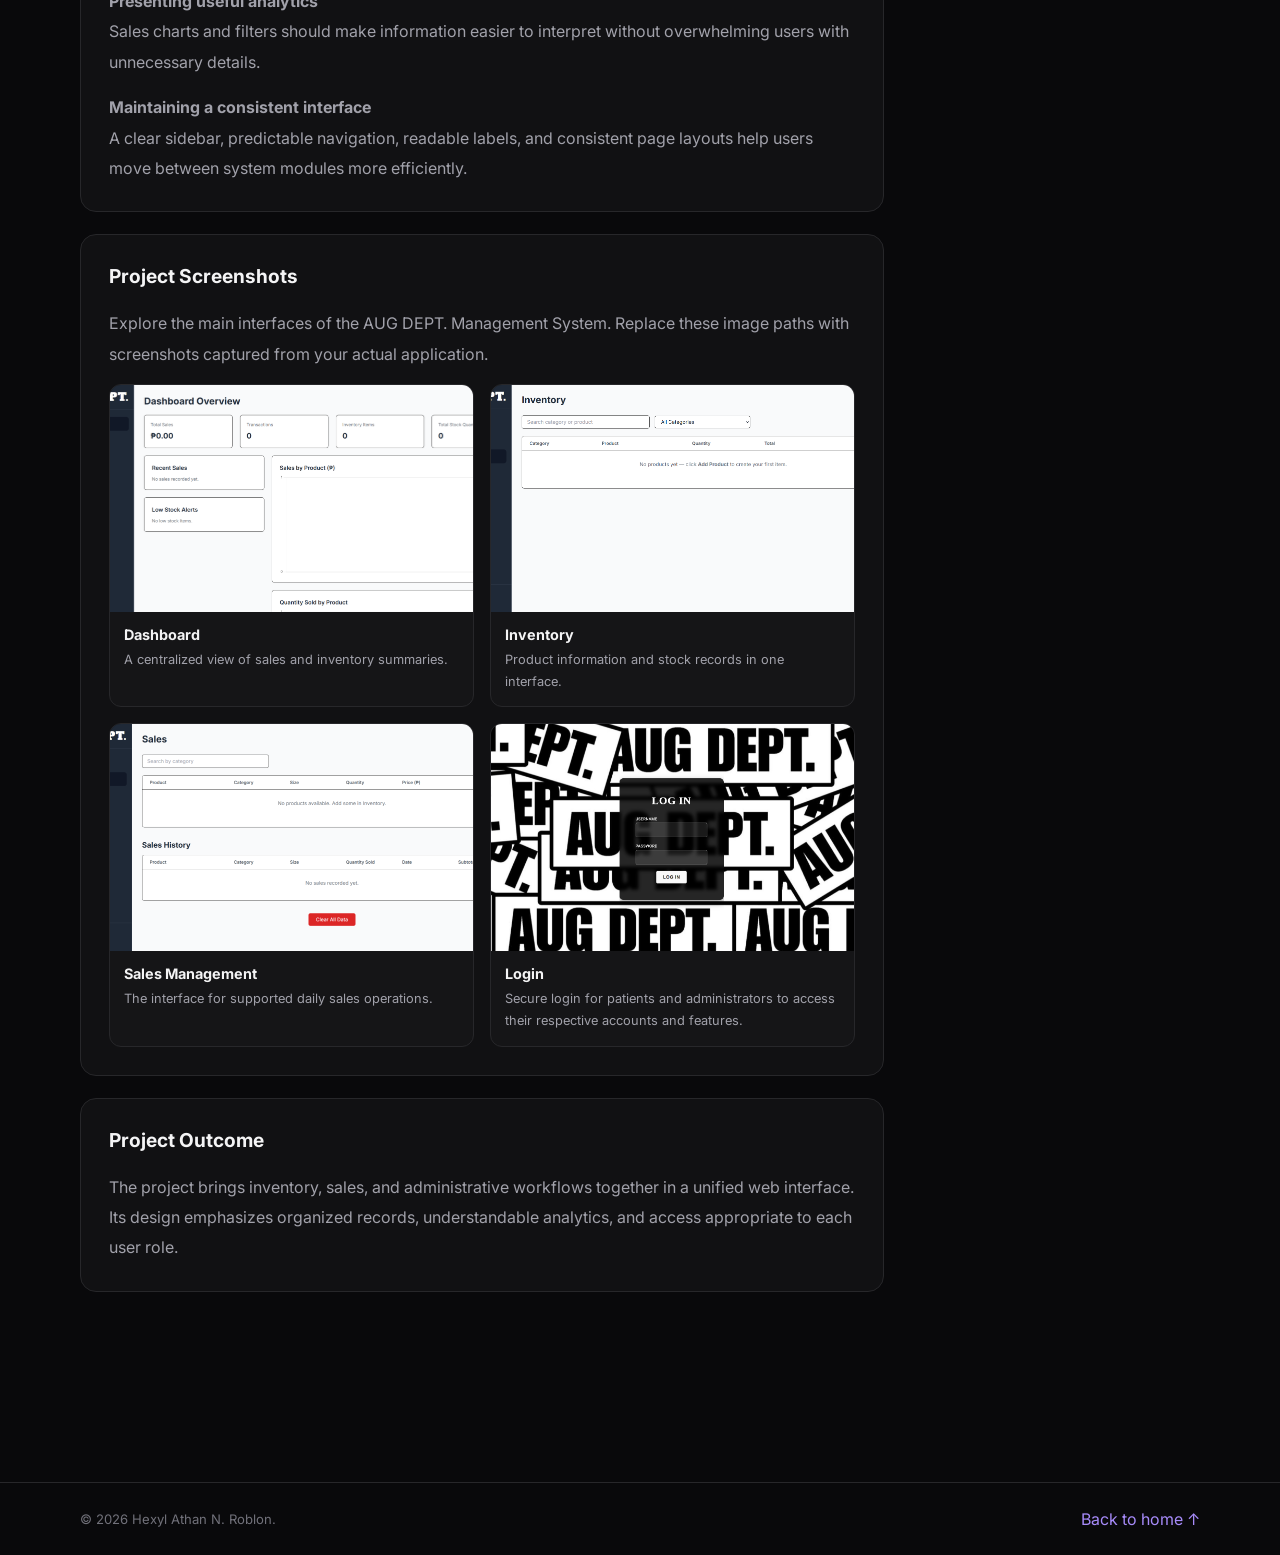
==== commit 872581ac: "Update aug-dept.html" ====
--- a/projects/aug-dept.html
+++ b/projects/aug-dept.html
@@ -608,12 +608,6 @@
                             records, understandable analytics, and access
                             appropriate to each user role.
                         </p>
-
-                        <p>
-                            Add your actual implementation results, completed
-                            modules, and testing findings here to demonstrate
-                            what you achieved.
-                        </p>
                     </article>
 
                 </div>
@@ -641,12 +635,12 @@
 
                         <div class="detail-stat">
                             <strong>Status</strong>
-                            <span>Update to reflect the actual project status</span>
+                            <span>Ongoing</span>
                         </div>
 
                         <div class="detail-stat">
                             <strong>My Role</strong>
-                            <span>Update to reflect your actual responsibilities</span>
+                            <span>Back-end Developer</span>
                         </div>
                     </article>
 
@@ -679,12 +673,6 @@
                             Get in Touch ↗
                         </a>
                     </article>
-
-                    <div class="detail-callout">
-                        Project descriptions should reflect the actual
-                        implementation. Remove any features, tools, or
-                        workflows that were not completed.
-                    </div>
 
                 </aside>
 
@@ -756,4 +744,4 @@
   }
 </script>
 </body>
-</html>+</html>
